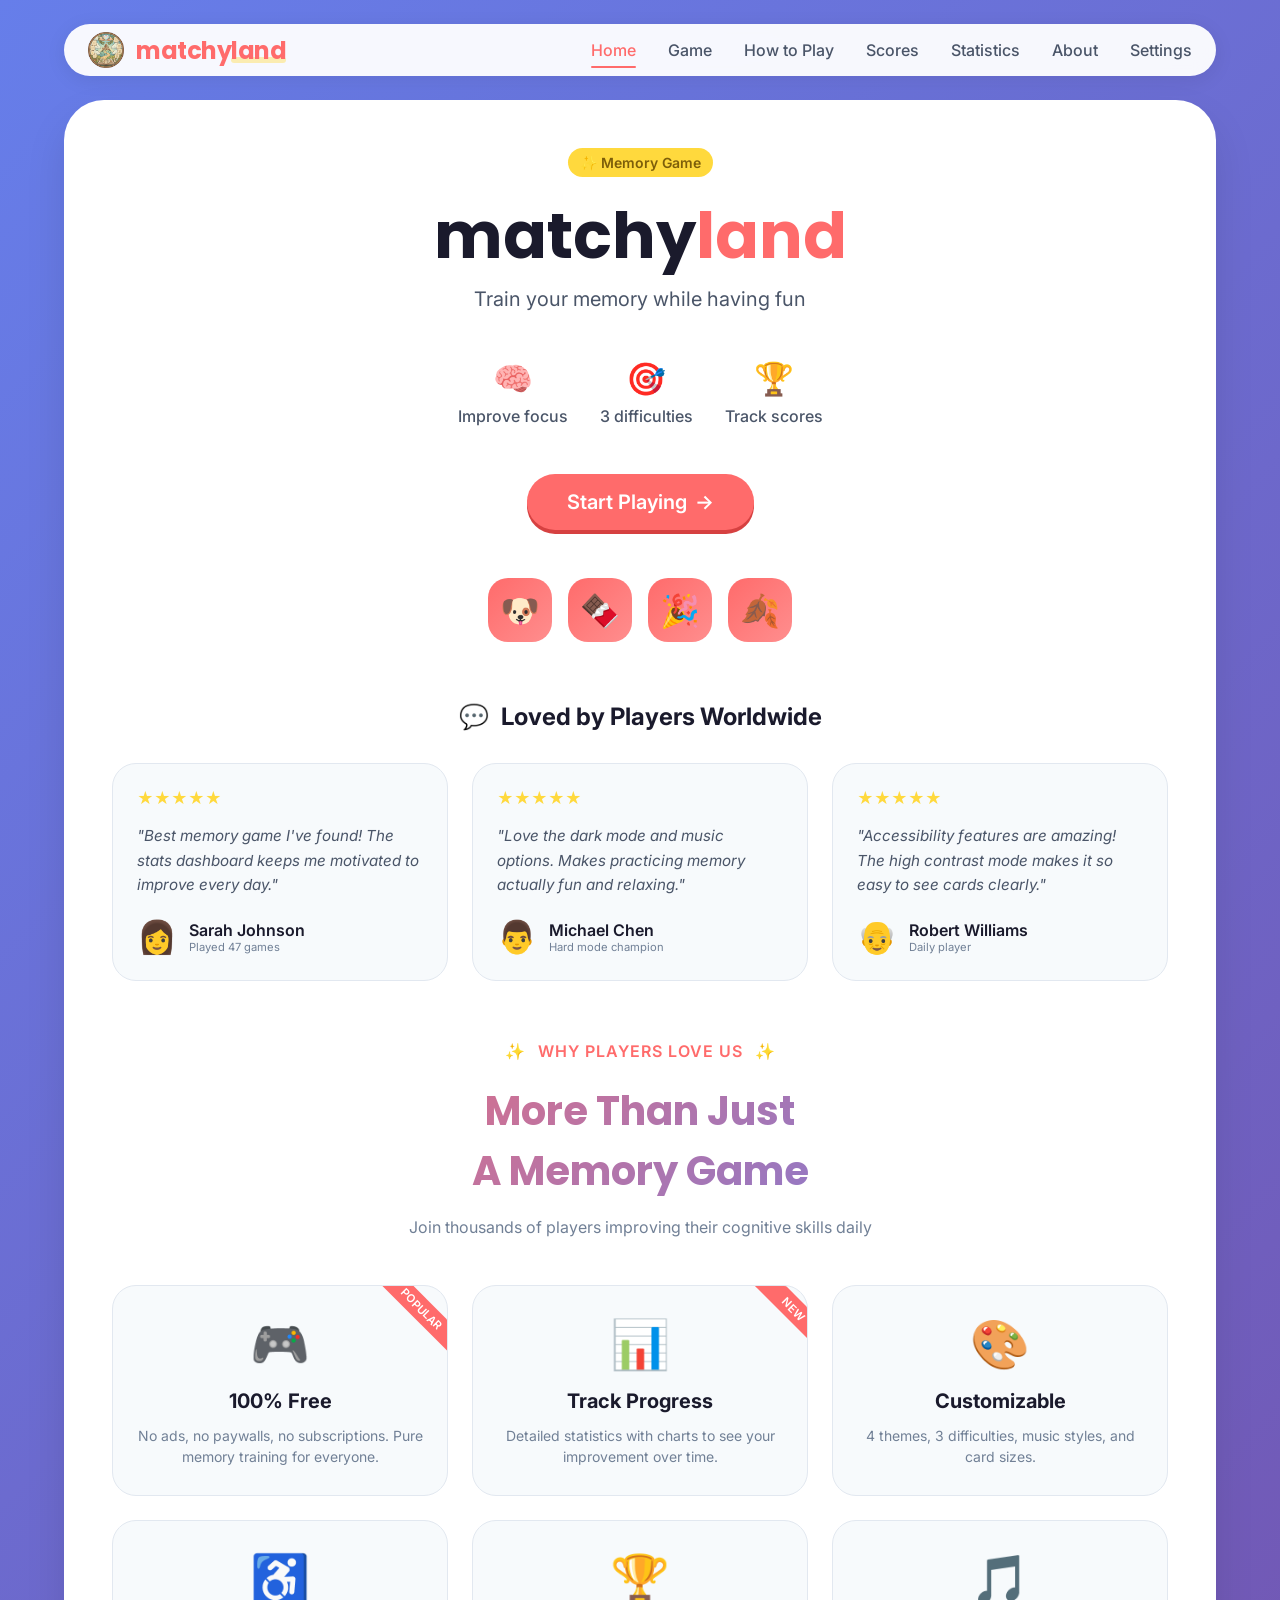
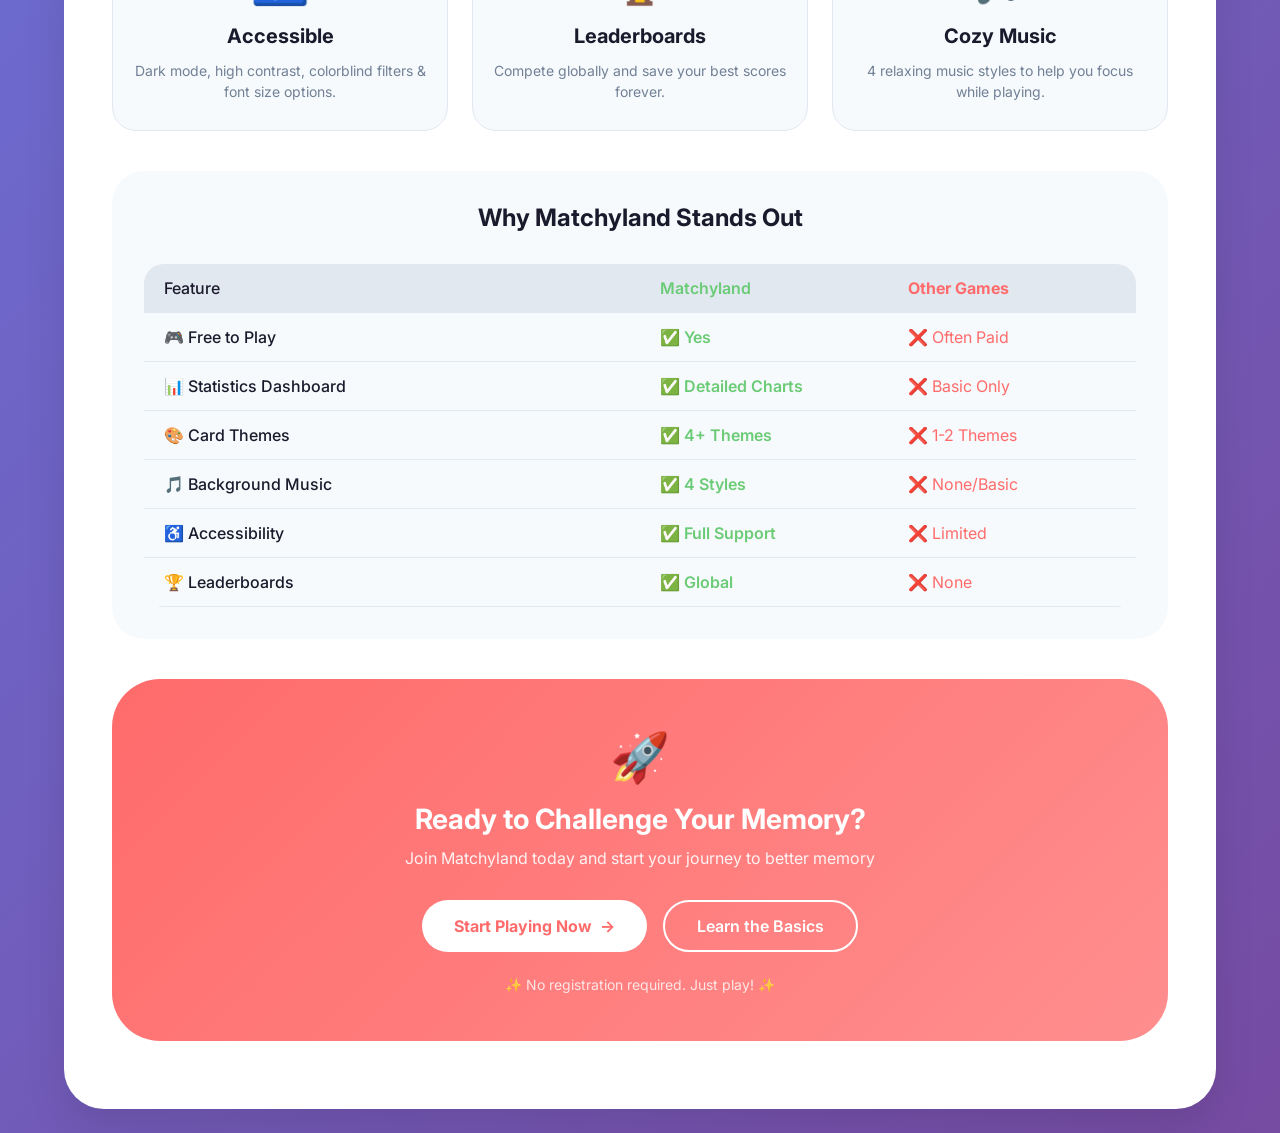
==== index.html @ cbb8f332 "Add files via upload" ====
<!DOCTYPE html>
<html lang="en">
<head>
    <meta charset="UTF-8">
    <meta name="viewport" content="width=device-width, initial-scale=1.0, user-scalable=yes">
    <title>Matchyland · Memory Card Game</title>
    <link rel="icon" href="Matchyland_Logo.png">
    <link rel="stylesheet" href="style.css">
</head>
<body>
    <div class="app">
        <!-- Navigation -->
        <nav class="nav">
            <div class="nav-container">
                <a href="index.html" class="logo">
                    <img src="Matchyland_Logo.png" alt="Matchyland Logo" class="logo-img">
                    <span class="logo-text">matchy<span class="highlight">land</span></span>
                </a>
                <button class="mobile-menu-btn" id="mobileMenuBtn" aria-label="Menu">☰</button>
                <div class="nav-links" id="navLinks">
                    <a href="index.html" class="nav-link active">Home</a>
                    <a href="game.html" class="nav-link">Game</a>
                    <a href="howto.html" class="nav-link">How to Play</a>
                    <a href="scores.html" class="nav-link">Scores</a>
                    <a href="stats.html" class="nav-link">Statistics</a>
                    <a href="about.html" class="nav-link">About</a>
                    <a href="settings.html" class="nav-link">Settings</a>
                </div>
            </div>
        </nav>

        <!-- Home Content -->
        <main class="main">
            <div class="home">
                <div class="home-content">
                    <span class="badge">✨ Memory Game</span>
                    <h1 class="home-title">
                        matchy<span class="highlight">land</span>
                    </h1>
                    <p class="home-subtitle">
                        Train your memory while having fun
                    </p>
                    
                    <div class="feature-grid">
                        <div class="feature-item">
                            <span class="feature-emoji">🧠</span>
                            <span class="feature-text">Improve focus</span>
                        </div>
                        <div class="feature-item">
                            <span class="feature-emoji">🎯</span>
                            <span class="feature-text">3 difficulties</span>
                        </div>
                        <div class="feature-item">
                            <span class="feature-emoji">🏆</span>
                            <span class="feature-text">Track scores</span>
                        </div>
                    </div>

                    <a href="game.html" class="btn btn-primary btn-large">
                        Start Playing
                        <span class="btn-arrow">→</span>
                    </a>

                    <div class="preview-cards">
                        <div class="preview-card">🐶</div>
                        <div class="preview-card">🍫</div>
                        <div class="preview-card">🎉</div>
                        <div class="preview-card">🍂</div>
                    </div>
                </div>
            </div>

            <div class="testimonials-section">
                <div class="testimonials-header">
                    <span class="testimonials-icon">💬</span>
                    <h3>Loved by Players Worldwide</h3>
                </div>
                <div class="testimonials-grid">
                    <div class="testimonial-card">
                        <div class="testimonial-stars">★★★★★</div>
                        <p class="testimonial-quote">"Best memory game I've found! The stats dashboard keeps me motivated to improve every day."</p>
                        <div class="testimonial-user">
                            <span class="user-avatar">👩</span>
                            <div>
                                <div class="user-name">Sarah Johnson</div>
                                <div class="user-title">Played 47 games</div>
                            </div>
                        </div>
                    </div>
                    <div class="testimonial-card">
                        <div class="testimonial-stars">★★★★★</div>
                        <p class="testimonial-quote">"Love the dark mode and music options. Makes practicing memory actually fun and relaxing."</p>
                        <div class="testimonial-user">
                            <span class="user-avatar">👨</span>
                            <div>
                                <div class="user-name">Michael Chen</div>
                                <div class="user-title">Hard mode champion</div>
                            </div>
                        </div>
                    </div>
                    <div class="testimonial-card">
                        <div class="testimonial-stars">★★★★★</div>
                        <p class="testimonial-quote">"Accessibility features are amazing! The high contrast mode makes it so easy to see cards clearly."</p>
                        <div class="testimonial-user">
                            <span class="user-avatar">👴</span>
                            <div>
                                <div class="user-name">Robert Williams</div>
                                <div class="user-title">Daily player</div>
                            </div>
                        </div>
                    </div>
                </div>
            </div>

            <div class="why-choose-us">
                <div class="section-badge">
                    <span class="badge-sparkle">✨</span>
                    WHY PLAYERS LOVE US
                    <span class="badge-sparkle">✨</span>
                </div>
                <h2 class="section-main-title">More Than Just<br>A Memory Game</h2>
                <p class="section-subtitle">Join thousands of players improving their cognitive skills daily</p>
                
                <div class="choose-grid">
                    <div class="choose-card">
                        <div class="choose-icon">🎮</div>
                        <h3>100% Free</h3>
                        <p>No ads, no paywalls, no subscriptions. Pure memory training for everyone.</p>
                        <div class="card-badge">POPULAR</div>
                    </div>
                    <div class="choose-card">
                        <div class="choose-icon">📊</div>
                        <h3>Track Progress</h3>
                        <p>Detailed statistics with charts to see your improvement over time.</p>
                        <div class="card-badge">NEW</div>
                    </div>
                    <div class="choose-card">
                        <div class="choose-icon">🎨</div>
                        <h3>Customizable</h3>
                        <p>4 themes, 3 difficulties, music styles, and card sizes.</p>
                    </div>
                    <div class="choose-card">
                        <div class="choose-icon">♿</div>
                        <h3>Accessible</h3>
                        <p>Dark mode, high contrast, colorblind filters & font size options.</p>
                    </div>
                    <div class="choose-card">
                        <div class="choose-icon">🏆</div>
                        <h3>Leaderboards</h3>
                        <p>Compete globally and save your best scores forever.</p>
                    </div>
                    <div class="choose-card">
                        <div class="choose-icon">🎵</div>
                        <h3>Cozy Music</h3>
                        <p>4 relaxing music styles to help you focus while playing.</p>
                    </div>
                </div>
            </div>

            <div class="comparison-section">
                <h3 class="comparison-title">Why Matchyland Stands Out</h3>
                <div class="comparison-table">
                    <div class="comparison-row header">
                        <div class="comparison-feature">Feature</div>
                        <div class="comparison-us">Matchyland</div>
                        <div class="comparison-other">Other Games</div>
                    </div>
                    <div class="comparison-row">
                        <div class="comparison-feature">🎮 Free to Play</div>
                        <div class="comparison-us">✅ Yes</div>
                        <div class="comparison-other">❌ Often Paid</div>
                    </div>
                    <div class="comparison-row">
                        <div class="comparison-feature">📊 Statistics Dashboard</div>
                        <div class="comparison-us">✅ Detailed Charts</div>
                        <div class="comparison-other">❌ Basic Only</div>
                    </div>
                    <div class="comparison-row">
                        <div class="comparison-feature">🎨 Card Themes</div>
                        <div class="comparison-us">✅ 4+ Themes</div>
                        <div class="comparison-other">❌ 1-2 Themes</div>
                    </div>
                    <div class="comparison-row">
                        <div class="comparison-feature">🎵 Background Music</div>
                        <div class="comparison-us">✅ 4 Styles</div>
                        <div class="comparison-other">❌ None/Basic</div>
                    </div>
                    <div class="comparison-row">
                        <div class="comparison-feature">♿ Accessibility</div>
                        <div class="comparison-us">✅ Full Support</div>
                        <div class="comparison-other">❌ Limited</div>
                    </div>
                    <div class="comparison-row">
                        <div class="comparison-feature">🏆 Leaderboards</div>
                        <div class="comparison-us">✅ Global</div>
                        <div class="comparison-other">❌ None</div>
                    </div>
                </div>
            </div>

            <!-- ===== SECTION 5: Call to Action Banner ===== -->
            <div class="final-cta">
                <div class="final-cta-content">
                    <div class="final-cta-icon">🚀</div>
                    <h3 class="final-cta-title">Ready to Challenge Your Memory?</h3>
                    <p class="final-cta-text">Join Matchyland today and start your journey to better memory</p>
                    <div class="final-cta-buttons">
                        <a href="game.html" class="final-cta-primary">
                            Start Playing Now
                            <span class="arrow">→</span>
                        </a>
                        <a href="howto.html" class="final-cta-secondary">
                            Learn the Basics
                        </a>
                    </div>
                    <p class="final-cta-note">✨ No registration required. Just play! ✨</p>
                </div>
            </div>

        </main>
    </div>

    <script src="shared.js"></script>
</body>
</html>
---- style.css ----
/* ===== PROFESSIONAL PLAYFUL THEME ===== */
/* Colors: Coral (#FF6B6B), Sunshine (#FFD93D), Mint (#6BCB77) */

@import url('https://fonts.googleapis.com/css2?family=Inter:wght@400;500;600;700&family=Poppins:wght@500;600;700&display=swap');

/* ===== RESET ===== */
* {
    margin: 0;
    padding: 0;
    box-sizing: border-box;
}

body {
    font-family: 'Inter', sans-serif;
    background: linear-gradient(135deg, #667eea 0%, #764ba2 100%);
    min-height: 100vh;
    color: #1a1a2c;
    transition: background 0.3s ease, color 0.3s ease;
}

.app {
    max-width: 1200px;
    margin: 0 auto;
    padding: 0 24px;
}

/* ===== NAVIGATION ===== */
.nav {
    background: rgba(255, 255, 255, 0.95);
    backdrop-filter: blur(10px);
    border-radius: 100px;
    margin: 24px 0;
    padding: 8px 24px;
    box-shadow: 0 4px 20px rgba(0, 0, 0, 0.08);
    transition: background 0.3s ease;
    position: relative;
    z-index: 100;
}

.nav-container {
    display: flex;
    justify-content: space-between;
    align-items: center;
    position: relative;
}

.logo {
    display: flex;
    align-items: center;
    gap: 12px;
    text-decoration: none;
    font-family: 'Poppins', sans-serif;
    font-weight: 700;
    font-size: 1.5rem;
    letter-spacing: -0.5px;
    transition: transform 0.2s ease;
}

.logo:hover {
    transform: scale(1.02);
}

.logo-img {
    width: 36px;
    height: 36px;
    object-fit: contain;
    border-radius: 10px;
    transition: all 0.2s ease;
}

.logo:hover .logo-img {
    transform: rotate(5deg);
}

.logo-text {
    color: #FF6B6B;
}

.logo-text .highlight {
    color: #FF6B6B;
    position: relative;
}

.logo-text .highlight::after {
    content: '';
    position: absolute;
    bottom: 4px;
    left: 0;
    width: 100%;
    height: 6px;
    background: #FFD93D;
    opacity: 0.4;
    z-index: -1;
    border-radius: 6px;
}

/* Mobile responsive logo */
@media (max-width: 768px) {
    .logo-img {
        width: 30px;
        height: 30px;
    }
    
    .logo-text {
        font-size: 1.25rem;
    }
}

/* Dark mode logo adjustments */
body.dark-mode .logo-text {
    color: #FF8E8E;
}

/* High contrast mode */
body.high-contrast .logo-img {
    border: 2px solid black;
}

/* ===== HAMBURGER MENU BUTTON STYLES ===== */
.mobile-menu-btn {
    display: none;
    background: none;
    border: none;
    font-size: 1.75rem;
    cursor: pointer;
    color: #4a5568;
    padding: 8px;
    border-radius: 12px;
    transition: all 0.3s ease;
    position: relative;
    width: 48px;
    height: 48px;
    z-index: 1001;
    font-weight: 600;
}

.mobile-menu-btn:hover {
    background: #f7fafc;
    transform: scale(1.05);
}

.mobile-menu-btn.active {
    transform: rotate(90deg);
    color: #FF6B6B;
}

/* Navigation Links - Desktop */
.nav-links {
    display: flex;
    gap: 32px;
    transition: all 0.3s ease;
}

.nav-link {
    color: #4a5568;
    text-decoration: none;
    font-weight: 500;
    padding: 8px 0;
    position: relative;
    transition: color 0.2s;
}

.nav-link:hover {
    color: #FF6B6B;
}

.nav-link.active {
    color: #FF6B6B;
}

.nav-link.active::after {
    content: '';
    position: absolute;
    bottom: 0;
    left: 0;
    width: 100%;
    height: 2px;
    background: #FF6B6B;
    border-radius: 2px;
}

/* ===== MAIN CONTENT ===== */
.main {
    background: white;
    border-radius: 40px;
    padding: 48px;
    margin: 24px 0;
    box-shadow: 0 20px 40px rgba(0, 0, 0, 0.1);
    min-height: 600px;
    transition: background 0.3s ease, color 0.3s ease;
}

/* ===== BUTTONS ===== */
.btn {
    display: inline-flex;
    align-items: center;
    gap: 8px;
    padding: 12px 24px;
    border-radius: 60px;
    font-weight: 600;
    text-decoration: none;
    transition: all 0.2s;
    border: none;
    cursor: pointer;
    font-size: 1rem;
}

.btn-primary {
    background: #FF6B6B;
    color: white;
    box-shadow: 0 4px 0 #D64141;
}

.btn-primary:hover {
    transform: translateY(-2px);
    box-shadow: 0 6px 0 #D64141;
}

.btn-primary:active {
    transform: translateY(4px);
    box-shadow: 0 2px 0 #D64141;
}

.btn-secondary {
    background: white;
    color: #4a5568;
    border: 2px solid #e2e8f0;
    box-shadow: 0 4px 0 #cbd5e0;
}

.btn-secondary:hover {
    transform: translateY(-2px);
    box-shadow: 0 6px 0 #cbd5e0;
}

.btn-secondary:active {
    transform: translateY(4px);
    box-shadow: 0 2px 0 #cbd5e0;
}

.btn-large {
    font-size: 1.25rem;
    padding: 16px 40px;
}

.btn-small {
    padding: 8px 16px;
    font-size: 0.875rem;
}

/* ===== HOME PAGE ===== */
.home-content {
    max-width: 600px;
    margin: 0 auto;
    text-align: center;
}

.badge {
    display: inline-block;
    background: #FFD93D;
    color: #7d5e0a;
    padding: 6px 12px;
    border-radius: 40px;
    font-weight: 600;
    font-size: 0.875rem;
    margin-bottom: 24px;
}

.home-title {
    font-family: 'Poppins', sans-serif;
    font-size: 4rem;
    color: #1a1a2c;
    margin-bottom: 16px;
    line-height: 1.1;
}

.highlight {
    color: #FF6B6B;
    position: relative;
}

.highlight::after {
    content: '';
    position: absolute;
    bottom: 8px;
    left: 0;
    width: 100%;
    height: 12px;
    background: #FFD93D;
    opacity: 0.3;
    z-index: -1;
    border-radius: 12px;
}

.home-subtitle {
    font-size: 1.25rem;
    color: #4a5568;
    margin-bottom: 48px;
}

.feature-grid {
    display: flex;
    justify-content: center;
    gap: 32px;
    margin-bottom: 48px;
    flex-wrap: wrap;
}

.feature-item {
    display: flex;
    flex-direction: column;
    align-items: center;
    gap: 8px;
}

.feature-emoji {
    font-size: 2rem;
}

.feature-text {
    font-weight: 500;
    color: #4a5568;
}

.preview-cards {
    display: flex;
    justify-content: center;
    gap: 16px;
    margin-top: 48px;
    flex-wrap: wrap;
}

.preview-card {
    width: 64px;
    height: 64px;
    background: linear-gradient(135deg, #FF6B6B, #FF8E8E);
    border-radius: 20px;
    display: flex;
    align-items: center;
    justify-content: center;
    font-size: 2rem;
    color: white;
    animation: float 3s ease-in-out infinite;
}

.preview-card:nth-child(2) { animation-delay: 0.2s; }
.preview-card:nth-child(3) { animation-delay: 0.4s; }
.preview-card:nth-child(4) { animation-delay: 0.6s; }

@keyframes float {
    0%, 100% { transform: translateY(0); }
    50% { transform: translateY(-10px); }
}

/* ===== GAME PAGE ===== */
.game-header {
    display: flex;
    justify-content: space-between;
    align-items: center;
    margin-bottom: 32px;
    flex-wrap: wrap;
    gap: 16px;
}

.difficulty-selector {
    display: flex;
    gap: 12px;
    background: #f7fafc;
    padding: 6px;
    border-radius: 60px;
    flex-wrap: wrap;
    justify-content: center;
}

.difficulty-btn {
    padding: 10px 24px;
    border: none;
    border-radius: 40px;
    font-weight: 600;
    cursor: pointer;
    background: transparent;
    color: #4a5568;
    transition: all 0.2s;
}

.difficulty-btn.active {
    background: white;
    color: #FF6B6B;
    box-shadow: 0 2px 8px rgba(0,0,0,0.05);
}

.icon-btn {
    width: 48px;
    height: 48px;
    border-radius: 50%;
    border: none;
    background: #f7fafc;
    cursor: pointer;
    font-size: 1.25rem;
    transition: all 0.2s;
}

.icon-btn:hover {
    background: #edf2f7;
    transform: scale(1.05);
}

.stats-bar {
    display: flex;
    align-items: center;
    gap: 48px;
    background: #f7fafc;
    padding: 16px 32px;
    border-radius: 60px;
    margin-bottom: 40px;
    flex-wrap: wrap;
    justify-content: center;
}

.stat {
    display: flex;
    align-items: baseline;
    gap: 8px;
}

.stat-label {
    color: #718096;
    font-weight: 500;
}

.stat-value {
    font-weight: 700;
    font-size: 1.5rem;
    color: #1a1a2c;
}

/* Game Board Container */
.board {
    display: grid;
    gap: 12px;
    margin: 40px auto;
    width: fit-content;
    max-width: 100%;
}

/* Difficulty grid layouts */
.board.easy {
    grid-template-columns: repeat(4, 1fr);
}

.board.medium {
    grid-template-columns: repeat(4, 1fr);
}

.board.hard {
    grid-template-columns: repeat(6, 1fr);
}

/* Card Size Variations - Desktop */
.board[data-card-size="small"] .card {
    width: 80px;
    height: 96px;
}

.board[data-card-size="medium"] .card,
.board:not([data-card-size]) .card {
    width: 100px;
    height: 120px;
}

.board[data-card-size="large"] .card {
    width: 120px;
    height: 144px;
}

/* Card styles */
.card {
    background: linear-gradient(135deg, #f7fafc, #edf2f7);
    border-radius: 16px;
    border: 2px solid #e2e8f0;
    display: flex;
    align-items: center;
    justify-content: center;
    font-size: 2rem;
    cursor: pointer;
    transition: all 0.3s;
    position: relative;
    box-shadow: 0 4px 0 #cbd5e0;
    transform-style: preserve-3d;
    aspect-ratio: 5 / 6;
}

.card:hover {
    transform: translateY(-2px);
    box-shadow: 0 6px 0 #cbd5e0;
}

.card.flipped {
    transform: rotateY(180deg);
    background: white;
    border-color: #FF6B6B;
}

.card.matched {
    background: #6BCB77;
    border-color: #449d4f;
    cursor: default;
    animation: pulse 0.5s;
    transform: scale(0.98);
}

.card.matched::after {
    content: attr(data-icon);
    font-size: 2rem;
}

.card::after {
    content: "?";
    font-size: 2rem;
    color: #cbd5e0;
    font-weight: 700;
    transition: all 0.3s;
}

.card.flipped::after {
    content: attr(data-icon);
    color: #FF6B6B;
}

/* ===== MOBILE RESPONSIVE ===== */
@media (max-width: 768px) {
    .board {
        gap: 10px;
        margin: 30px auto;
    }
    
    /* Card sizes for mobile */
    .board[data-card-size="small"] .card {
        width: 65px;
        height: 78px;
        font-size: 1.5rem;
    }
    
    .board[data-card-size="medium"] .card,
    .board:not([data-card-size]) .card {
        width: 75px;
        height: 90px;
        font-size: 1.5rem;
    }
    
    .board[data-card-size="large"] .card {
        width: 85px;
        height: 102px;
        font-size: 1.75rem;
    }
    
    /* For Hard mode - enable horizontal scroll if needed */
    .board.hard {
        overflow-x: auto;
        justify-content: flex-start;
        width: 100%;
    }
    
    /* For Easy and Medium - keep centered */
    .board.easy, .board.medium {
        overflow-x: visible;
        justify-content: center;
    }
    
    .card {
        border-radius: 12px;
    }
    
    .card::after,
    .card.flipped::after {
        font-size: 1.25rem;
    }
    
    .card.matched::after {
        font-size: 1.25rem;
    }
}

@media (max-width: 640px) {
    .board {
        gap: 8px;
    }
    
    .board[data-card-size="small"] .card {
        width: 58px;
        height: 70px;
    }
    
    .board[data-card-size="medium"] .card,
    .board:not([data-card-size]) .card {
        width: 65px;
        height: 78px;
    }
    
    .board[data-card-size="large"] .card {
        width: 75px;
        height: 90px;
    }
}

@media (max-width: 550px) {
    .board[data-card-size="small"] .card {
        width: 52px;
        height: 62px;
    }
    
    .board[data-card-size="medium"] .card,
    .board:not([data-card-size]) .card {
        width: 58px;
        height: 70px;
    }
    
    .board[data-card-size="large"] .card {
        width: 65px;
        height: 78px;
    }
}

@media (max-width: 480px) {
    .board {
        gap: 6px;
    }
    
    .board[data-card-size="small"] .card {
        width: 48px;
        height: 58px;
    }
    
    .board[data-card-size="medium"] .card,
    .board:not([data-card-size]) .card {
        width: 52px;
        height: 62px;
        font-size: 1.25rem;
    }
    
    .board[data-card-size="large"] .card {
        width: 58px;
        height: 70px;
    }
    
    .card {
        border-radius: 10px;
    }
    
    .card::after,
    .card.flipped::after,
    .card.matched::after {
        font-size: 1rem;
    }
}

@media (max-width: 420px) {
    .board[data-card-size="medium"] .card,
    .board:not([data-card-size]) .card {
        width: 48px;
        height: 58px;
    }
    
    .board[data-card-size="large"] .card {
        width: 52px;
        height: 62px;
    }
}

/* Tablet Styles */
@media (min-width: 769px) and (max-width: 1024px) {
    .board[data-card-size="small"] .card {
        width: 70px;
        height: 84px;
    }
    
    .board[data-card-size="medium"] .card,
    .board:not([data-card-size]) .card {
        width: 85px;
        height: 102px;
    }
    
    .board[data-card-size="large"] .card {
        width: 100px;
        height: 120px;
    }
    
    /* Only Hard mode might need scroll on tablet */
    .board.hard {
        overflow-x: auto;
        width: 100%;
    }
    
    .board.easy, .board.medium {
        width: fit-content;
        margin: 0 auto;
    }
}


.card:hover {
    transform: translateY(-2px);
    box-shadow: 0 6px 0 #cbd5e0;
}

.card.flipped {
    transform: rotateY(180deg);
    background: white;
    border-color: #FF6B6B;
}

.card.matched {
    background: #6BCB77;
    border-color: #449d4f;
    cursor: default;
    animation: pulse 0.5s;
    transform: scale(0.98);
}

.card.matched::after {
    content: attr(data-icon);
    font-size: 2.5rem;
}

.card::after {
    content: "?";
    font-size: 2.5rem;
    color: #cbd5e0;
    font-weight: 700;
    transition: all 0.3s;
}

.card.flipped::after {
    content: attr(data-icon);
    color: #FF6B6B;
}

@keyframes pulse {
    0%, 100% { transform: scale(1); }
    50% { transform: scale(1.05); }
}

.personal-best-card {
    display: flex;
    justify-content: space-between;
    align-items: center;
    background: #fef5e7;
    border-radius: 60px;
    padding: 16px 24px;
    margin-top: 32px;
    flex-wrap: wrap;
    gap: 12px;
}

.pb-label {
    font-weight: 600;
    color: #975a16;
}

.pb-value {
    font-weight: 700;
    color: #c05621;
}

/* ===== HOW TO PAGE ===== */
.page-header {
    text-align: center;
    margin-bottom: 48px;
}

.page-title {
    font-family: 'Poppins', sans-serif;
    font-size: 2.5rem;
    color: #1a1a2c;
    margin-bottom: 8px;
}

.page-subtitle {
    color: #718096;
    font-size: 1.125rem;
}

.steps-grid {
    display: grid;
    grid-template-columns: repeat(3, 1fr);
    gap: 24px;
    margin-bottom: 48px;
}

.step-card {
    background: #f7fafc;
    border-radius: 32px;
    padding: 32px;
    position: relative;
    border: 2px solid #e2e8f0;
    transition: transform 0.2s;
}

.step-card:hover {
    transform: translateY(-4px);
}

.step-number {
    position: absolute;
    top: -16px;
    left: 32px;
    width: 40px;
    height: 40px;
    background: #FF6B6B;
    color: white;
    border-radius: 50%;
    display: flex;
    align-items: center;
    justify-content: center;
    font-weight: 700;
    font-size: 1.25rem;
    border: 3px solid white;
}

.step-title {
    font-size: 1.5rem;
    margin: 16px 0 12px;
    color: #1a1a2c;
}

.step-description {
    color: #4a5568;
    line-height: 1.6;
    margin-bottom: 20px;
}

.step-example {
    display: flex;
    gap: 8px;
    flex-wrap: wrap;
}

.badge-easy {
    background: #6BCB77;
    color: #1e4a2a;
    padding: 4px 12px;
    border-radius: 40px;
    font-size: 0.875rem;
    font-weight: 600;
}

.badge-medium {
    background: #FFD93D;
    color: #7d5e0a;
    padding: 4px 12px;
    border-radius: 40px;
    font-size: 0.875rem;
    font-weight: 600;
}

.badge-hard {
    background: #FF6B6B;
    color: white;
    padding: 4px 12px;
    border-radius: 40px;
    font-size: 0.875rem;
    font-weight: 600;
}

.step-preview {
    display: flex;
    gap: 12px;
    justify-content: center;
}

.preview-icon {
    font-size: 2rem;
    background: white;
    padding: 8px;
    border-radius: 16px;
    box-shadow: 0 2px 8px rgba(0,0,0,0.05);
}

.stats-mini {
    background: white;
    padding: 16px;
    border-radius: 20px;
    display: grid;
    gap: 8px;
    font-size: 0.875rem;
    color: #4a5568;
}

.tip-container {
    background: #6BCB77;
    border-radius: 40px;
    padding: 32px;
    color: white;
    margin-bottom: 40px;
}

.tip-title {
    font-size: 1.5rem;
    margin-bottom: 8px;
}

.tip-text {
    opacity: 0.9;
    line-height: 1.6;
}

.cta-container {
    text-align: center;
}

/* ===== SCORES PAGE ===== */
.scores-tabs {
    display: flex;
    justify-content: center;
    gap: 16px;
    margin-bottom: 32px;
    flex-wrap: wrap;
}

.tab-btn {
    padding: 12px 32px;
    border: none;
    background: #f7fafc;
    border-radius: 60px;
    font-weight: 600;
    color: #4a5568;
    cursor: pointer;
    transition: all 0.2s;
}

.tab-btn.active {
    background: #FF6B6B;
    color: white;
}

.leaderboard {
    display: flex;
    flex-direction: column;
    gap: 12px;
    margin-bottom: 32px;
}

.score-card {
    display: flex;
    align-items: center;
    gap: 20px;
    background: #f7fafc;
    padding: 16px 24px;
    border-radius: 60px;
    border: 2px solid #e2e8f0;
    transition: all 0.2s;
}

.score-card:hover {
    transform: translateX(4px);
    border-color: #FF6B6B;
}

.score-card.gold {
    background: linear-gradient(135deg, #fbbf24, #f59e0b);
    color: white;
    border: none;
}

.score-card.silver {
    background: linear-gradient(135deg, #94a3b8, #64748b);
    color: white;
    border: none;
}

.score-card.bronze {
    background: linear-gradient(135deg, #b45309, #92400e);
    color: white;
    border: none;
}

.score-rank {
    font-weight: 700;
    font-size: 1.5rem;
    width: 50px;
    text-align: center;
}

.score-player {
    flex: 1;
    display: flex;
    align-items: center;
    gap: 12px;
    flex-wrap: wrap;
}

.player-name {
    font-weight: 600;
}

.player-date {
    font-size: 0.75rem;
    color: #718096;
}

.score-card.gold .player-date,
.score-card.silver .player-date,
.score-card.bronze .player-date {
    color: rgba(255,255,255,0.8);
}

.score-details {
    display: flex;
    gap: 24px;
}

.score-moves {
    font-weight: 700;
}

.score-time {
    opacity: 0.8;
}

.leaderboard-footer {
    text-align: center;
}

/* ===== ABOUT PAGE ===== */
.about-grid {
    display: grid;
    grid-template-columns: 1fr 1fr;
    gap: 48px;
    align-items: start;
}

.about-title {
    font-family: 'Poppins', sans-serif;
    font-size: 2.5rem;
    color: #1a1a2c;
    margin: 16px 0 24px;
    line-height: 1.2;
}

.about-text {
    color: #4a5568;
    line-height: 1.8;
    margin-bottom: 32px;
}

.stats-mini-grid {
    display: grid;
    grid-template-columns: repeat(3, 1fr);
    gap: 24px;
    margin-bottom: 40px;
}

.mini-stat {
    text-align: center;
}

.mini-stat-value {
    display: block;
    font-weight: 700;
    font-size: 2rem;
    color: #FF6B6B;
    margin-bottom: 4px;
}

.mini-stat-label {
    color: #718096;
    font-size: 0.875rem;
}

.about-subtitle {
    font-size: 1.5rem;
    margin-bottom: 16px;
    color: #1a1a2c;
}

.about-list {
    list-style: none;
}

.about-list-item {
    padding: 12px 0;
    color: #4a5568;
    border-bottom: 1px solid #e2e8f0;
}

.about-list-item:last-child {
    border-bottom: none;
}

.about-illustration {
    display: grid;
    gap: 24px;
}

.illustration-card {
    background: #f7fafc;
    border-radius: 32px;
    padding: 32px;
    text-align: center;
    border: 2px solid #e2e8f0;
    transition: transform 0.2s;
}

.illustration-card:hover {
    transform: translateY(-4px);
}

.illustration-icon {
    font-size: 3rem;
    margin-bottom: 16px;
}

.illustration-card h3 {
    font-size: 1.25rem;
    margin-bottom: 8px;
    color: #1a1a2c;
}

.illustration-card p {
    color: #718096;
}

/* ===== SETTINGS PAGE ===== */
.settings-container {
    max-width: 800px;
    margin: 0 auto;
}

.settings-section {
    background: #f7fafc;
    border-radius: 24px;
    padding: 24px;
    margin-bottom: 24px;
    transition: all 0.2s;
}

.settings-section-title {
    font-size: 1.25rem;
    margin-bottom: 20px;
    display: flex;
    align-items: center;
    gap: 8px;
    color: #1a1a2c;
}

.section-icon {
    font-size: 1.5rem;
}

.settings-group {
    display: flex;
    flex-direction: column;
    gap: 16px;
}

.setting-item {
    display: flex;
    justify-content: space-between;
    align-items: center;
    padding: 12px;
    background: white;
    border-radius: 16px;
    transition: all 0.2s;
    flex-wrap: wrap;
    gap: 12px;
}

.setting-item:hover {
    transform: translateX(4px);
    box-shadow: 0 2px 8px rgba(0,0,0,0.05);
}

.setting-info {
    flex: 1;
}

.setting-label {
    font-weight: 600;
    color: #1a1a2c;
    display: block;
    margin-bottom: 4px;
}

.setting-desc {
    font-size: 0.75rem;
    color: #718096;
    margin: 0;
}

.setting-desc.warning-text {
    color: #FF6B6B;
}

/* Toggle Switch */
.toggle-switch {
    position: relative;
    display: inline-block;
    width: 52px;
    height: 28px;
    flex-shrink: 0;
}

.toggle-switch input {
    opacity: 0;
    width: 0;
    height: 0;
}

.toggle-slider {
    position: absolute;
    cursor: pointer;
    top: 0;
    left: 0;
    right: 0;
    bottom: 0;
    background-color: #cbd5e0;
    transition: 0.3s;
    border-radius: 34px;
}

.toggle-slider:before {
    position: absolute;
    content: "";
    height: 22px;
    width: 22px;
    left: 3px;
    bottom: 3px;
    background-color: white;
    transition: 0.3s;
    border-radius: 50%;
}

input:checked + .toggle-slider {
    background-color: #FF6B6B;
}

input:checked + .toggle-slider:before {
    transform: translateX(24px);
}

input:disabled + .toggle-slider {
    opacity: 0.5;
    cursor: not-allowed;
}

/* Volume Slider */
.volume-slider {
    width: 150px;
    height: 6px;
    border-radius: 3px;
    background: #e2e8f0;
    outline: none;
    -webkit-appearance: none;
    flex-shrink: 0;
}

.volume-slider::-webkit-slider-thumb {
    -webkit-appearance: none;
    width: 18px;
    height: 18px;
    border-radius: 50%;
    background: #FF6B6B;
    cursor: pointer;
}

.volume-value {
    min-width: 45px;
    text-align: right;
    font-size: 0.875rem;
    color: #4a5568;
}

/* Select Dropdown */
.setting-select {
    padding: 10px 16px;
    border: 2px solid #e2e8f0;
    border-radius: 12px;
    background: white;
    font-size: 0.875rem;
    cursor: pointer;
    transition: all 0.2s;
}

.setting-select:focus {
    outline: none;
    border-color: #FF6B6B;
}

/* Theme Selector */
.theme-selector {
    display: flex;
    gap: 12px;
    flex-wrap: wrap;
}

.theme-btn {
    display: flex;
    flex-direction: column;
    align-items: center;
    gap: 6px;
    padding: 12px 20px;
    background: white;
    border: 2px solid #e2e8f0;
    border-radius: 16px;
    cursor: pointer;
    transition: all 0.2s;
    font-size: 0.875rem;
    font-weight: 500;
}

.theme-btn:hover {
    transform: translateY(-2px);
    border-color: #FF6B6B;
}

.theme-btn.active {
    background: #FF6B6B;
    border-color: #FF6B6B;
    color: white;
}

.theme-emoji {
    font-size: 1.5rem;
}

/* Size Buttons */
.size-buttons {
    display: flex;
    gap: 8px;
    flex-wrap: wrap;
}

.size-btn {
    padding: 8px 16px;
    background: white;
    border: 2px solid #e2e8f0;
    border-radius: 40px;
    cursor: pointer;
    font-size: 0.875rem;
    font-weight: 500;
    transition: all 0.2s;
}

.size-btn:hover {
    border-color: #FF6B6B;
}

.size-btn.active {
    background: #FF6B6B;
    border-color: #FF6B6B;
    color: white;
}

/* Data Buttons */
.btn-data, .btn-danger {
    padding: 10px 20px;
    border: none;
    border-radius: 40px;
    font-weight: 600;
    cursor: pointer;
    transition: all 0.2s;
    font-size: 0.875rem;
}

.btn-data {
    background: #e2e8f0;
    color: #4a5568;
}

.btn-data:hover {
    background: #cbd5e0;
    transform: translateY(-1px);
}

.btn-danger {
    background: #FF6B6B;
    color: white;
}

.btn-danger:hover {
    background: #ff5252;
    transform: translateY(-1px);
}

.warning-item {
    border-left: 4px solid #FF6B6B;
}

/* Info Item */
.info-item {
    padding: 12px;
    background: white;
    border-radius: 12px;
}

.info-item p {
    margin: 8px 0;
    color: #4a5568;
}

.info-item p:first-child {
    margin-top: 0;
}

.info-item p:last-child {
    margin-bottom: 0;
}

/* ===== MODAL ===== */
.modal {
    display: none;
    position: fixed;
    z-index: 1000;
    left: 0;
    top: 0;
    width: 100%;
    height: 100%;
    background-color: rgba(0, 0, 0, 0.5);
    backdrop-filter: blur(5px);
    align-items: center;
    justify-content: center;
}

.modal-content {
    background: white;
    margin: auto;
    padding: 40px;
    border-radius: 40px;
    max-width: 500px;
    width: 90%;
    position: relative;
    box-shadow: 0 25px 50px -12px rgba(0, 0, 0, 0.25);
    animation: modalSlideIn 0.3s ease;
}

@keyframes modalSlideIn {
    from {
        transform: translateY(-50px);
        opacity: 0;
    }
    to {
        transform: translateY(0);
        opacity: 1;
    }
}

.modal-title {
    font-family: 'Poppins', sans-serif;
    font-size: 2.5rem;
    color: #1a1a2c;
    margin-bottom: 24px;
    text-align: center;
}

.modal-stats {
    display: flex;
    justify-content: center;
    gap: 40px;
    margin-bottom: 24px;
    flex-wrap: wrap;
}

.modal-stat {
    text-align: center;
}

.modal-stat-label {
    display: block;
    color: #718096;
    font-size: 0.875rem;
    margin-bottom: 4px;
}

.modal-stat-value {
    display: block;
    font-weight: 700;
    font-size: 2rem;
    color: #FF6B6B;
}

.new-record-badge {
    background: #6BCB77;
    color: white;
    padding: 16px;
    border-radius: 60px;
    text-align: center;
    font-weight: 600;
    font-size: 1.125rem;
    margin-bottom: 32px;
}

.modal-actions {
    display: flex;
    gap: 16px;
    justify-content: center;
    flex-wrap: wrap;
}

.modal-close {
    position: absolute;
    top: 20px;
    right: 20px;
    background: none;
    border: none;
    font-size: 1.5rem;
    cursor: pointer;
    color: #a0aec0;
    width: 40px;
    height: 40px;
    border-radius: 50%;
    display: flex;
    align-items: center;
    justify-content: center;
    transition: all 0.2s;
}

.modal-close:hover {
    background: #f7fafc;
    color: #4a5568;
}

/* Name input modal styles */
#playerNameInput:focus {
    border-color: #FF6B6B;
    box-shadow: 0 0 0 3px rgba(255, 107, 107, 0.1);
}

/* ===== NOTIFICATION TOAST ===== */
.notification-toast {
    position: fixed;
    bottom: 30px;
    right: 30px;
    padding: 14px 24px;
    border-radius: 60px;
    background: #1a1a2c;
    color: white;
    font-weight: 500;
    z-index: 2000;
    transform: translateY(100px);
    opacity: 0;
    transition: all 0.3s ease;
    box-shadow: 0 4px 12px rgba(0, 0, 0, 0.15);
    font-family: 'Inter', sans-serif;
    pointer-events: none;
}

.notification-toast.show {
    transform: translateY(0);
    opacity: 1;
}

.notification-toast.success {
    background: #6BCB77;
}

.notification-toast.error {
    background: #FF6B6B;
}

.notification-toast.info {
    background: #FFD93D;
    color: #7d5e0a;
}

/* ===== DARK MODE ===== */
body.dark-mode {
    background: linear-gradient(135deg, #1a1a2c 0%, #16213e 100%);
}

body.dark-mode .main {
    background: #1e1e2e;
    color: #e2e8f0;
}

body.dark-mode .nav {
    background: rgba(30, 30, 46, 0.95);
}

body.dark-mode .logo,
body.dark-mode .home-title,
body.dark-mode .page-title,
body.dark-mode .about-title,
body.dark-mode .step-title,
body.dark-mode .settings-section-title,
body.dark-mode .modal-title {
    color: #f7fafc;
}

body.dark-mode .stat,
body.dark-mode .stats-bar,
body.dark-mode .personal-best-card,
body.dark-mode .step-card,
body.dark-mode .settings-section,
body.dark-mode .setting-item,
body.dark-mode .card,
body.dark-mode .score-card:not(.gold):not(.silver):not(.bronze) {
    background: #2d2d44;
    border-color: #3d3d5c;
}

body.dark-mode .stat-value,
body.dark-mode .pb-value,
body.dark-mode .setting-label,
body.dark-mode .player-name {
    color: #f7fafc;
}

body.dark-mode .stat-label,
body.dark-mode .home-subtitle,
body.dark-mode .page-subtitle,
body.dark-mode .step-description,
body.dark-mode .setting-desc,
body.dark-mode .about-text,
body.dark-mode .about-list-item {
    color: #a0aec0;
}

body.dark-mode .btn-secondary {
    background: #2d2d44;
    border-color: #3d3d5c;
    color: #e2e8f0;
}

body.dark-mode .modal-content {
    background: #1e1e2e;
}

body.dark-mode .modal-stat-label {
    color: #a0aec0;
}

body.dark-mode .modal-close:hover {
    background: #2d2d44;
}

/* ===== HIGH CONTRAST MODE ===== */
body.high-contrast {
    background: black;
}

body.high-contrast .main {
    background: black;
    border: 3px solid white;
}

body.high-contrast .card {
    background: white;
    border: 3px solid black;
}

body.high-contrast .card.flipped {
    background: yellow;
}

body.high-contrast .btn-primary {
    background: yellow;
    color: black;
    box-shadow: none;
}

body.high-contrast .nav {
    background: black;
    border: 2px solid white;
}

body.high-contrast .nav-link {
    color: white;
}

body.high-contrast .nav-link.active {
    color: yellow;
}

/* ===== REDUCE MOTION ===== */
body.reduce-motion *,
body.reduce-motion *::before,
body.reduce-motion *::after {
    animation-duration: 0.01ms !important;
    animation-iteration-count: 1 !important;
    transition-duration: 0.01ms !important;
}

/* ===== MOBILE RESPONSIVE STYLES WITH HAMBURGER MENU ===== */
@media (max-width: 768px) {
    .app {
        padding: 0 16px;
    }
    
    .nav {
        border-radius: 24px;
        margin: 16px 0;
        padding: 12px 20px;
    }
    
    /* Show hamburger button on mobile */
    .mobile-menu-btn {
        display: flex;
        align-items: center;
        justify-content: center;
    }
    
    /* Mobile Navigation Links - Slide from right */
    .nav-links {
        display: flex;
        position: fixed;
        top: 0;
        right: -100%;
        width: 280px;
        height: 100vh;
        background: white;
        flex-direction: column;
        gap: 0;
        padding: 80px 20px 20px;
        margin: 0;
        box-shadow: -5px 0 25px rgba(0, 0, 0, 0.1);
        transition: right 0.3s ease-out;
        z-index: 1000;
        overflow-y: auto;
    }
    
    /* Show menu when active */
    .nav-links.show {
        right: 0;
    }
    
    /* Style for mobile nav links */
    .nav-link {
        padding: 14px 20px;
        border-radius: 12px;
        text-align: left;
        width: 100%;
        font-size: 1.125rem;
        border-bottom: 1px solid #e2e8f0;
        transition: all 0.2s ease;
    }
    
    .nav-link:last-child {
        border-bottom: none;
    }
    
    .nav-link:hover {
        background: #f7fafc;
        padding-left: 24px;
    }
    
    .nav-link.active {
        background: #FF6B6B;
        color: white;
    }
    
    .nav-link.active::after {
        display: none;
    }
    
    /* Main content adjustments */
    .main {
        padding: 24px;
        border-radius: 24px;
    }
    
    /* Home page responsive */
    .home-title {
        font-size: 2.5rem;
    }
    
    .preview-card {
        width: 50px;
        height: 50px;
        font-size: 1.5rem;
    }
    
    /* Game board responsive */
    .board {
        gap: 12px;
    }
    
    .board[data-card-size="small"] .card {
        width: 60px;
        height: 72px;
        font-size: 1.5rem;
    }
    
    .board[data-card-size="medium"] .card,
    .board:not([data-card-size]) .card {
        width: 70px;
        height: 84px;
        font-size: 1.75rem;
    }
    
    .board[data-card-size="large"] .card {
        width: 80px;
        height: 96px;
        font-size: 2rem;
    }
    
    .card::after,
    .card.flipped::after {
        font-size: 1.75rem;
    }
    
    .stats-bar {
        gap: 20px;
        padding: 12px 20px;
    }
    
    .stat-value {
        font-size: 1.25rem;
    }
    
    .game-header {
        flex-direction: column;
    }
    
    .difficulty-selector {
        width: 100%;
        justify-content: center;
    }
    
    .difficulty-btn {
        padding: 8px 16px;
        font-size: 0.875rem;
    }
    
    /* Steps grid */
    .steps-grid {
        grid-template-columns: 1fr;
        gap: 32px;
    }
    
    /* About grid */
    .about-grid {
        grid-template-columns: 1fr;
        gap: 32px;
    }
    
    /* Settings page */
    .setting-item {
        flex-direction: column;
        align-items: flex-start;
    }
    
    .theme-selector {
        width: 100%;
        grid-template-columns: repeat(2, 1fr);
    }
    
    .size-buttons {
        width: 100%;
        justify-content: space-between;
    }
    
    .volume-slider {
        width: 100%;
    }
    
    /* Scores page */
    .score-card {
        flex-direction: column;
        text-align: center;
        gap: 12px;
        border-radius: 24px;
    }
    
    .score-rank {
        width: auto;
    }
    
    .score-player {
        flex-direction: column;
        gap: 4px;
    }
    
    .score-details {
        justify-content: center;
    }
    
    /* Modal */
    .modal-content {
        padding: 32px 24px;
        margin: 16px;
        width: calc(100% - 32px);
    }
    
    .modal-stats {
        gap: 20px;
    }
    
    .modal-stat-value {
        font-size: 1.5rem;
    }
    
    .modal-actions {
        flex-direction: column;
    }
    
    .modal-actions .btn {
        width: 100%;
        justify-content: center;
    }
    
    .stats-mini-grid {
        grid-template-columns: 1fr;
        gap: 16px;
    }
    
    .btn-large {
        font-size: 1rem;
        padding: 12px 24px;
    }
    
    /* Notification */
    .notification-toast {
        bottom: 20px;
        right: 20px;
        left: 20px;
        text-align: center;
        border-radius: 40px;
    }
    
    /* Dark mode mobile menu */
    body.dark-mode .nav-links {
        background: #1e1e2e;
    }
    
    body.dark-mode .nav-link {
        border-bottom-color: #3d3d5c;
        color: #e2e8f0;
    }
    
    body.dark-mode .nav-link:hover {
        background: #2d2d44;
    }
    
    body.dark-mode .nav-link.active {
        background: #FF6B6B;
        color: white;
    }
    
    body.dark-mode .mobile-menu-btn {
        color: #e2e8f0;
    }
    
    body.dark-mode .mobile-menu-btn:hover {
        background: #2d2d44;
    }
    
    body.dark-mode .mobile-menu-btn.active {
        color: #FF6B6B;
    }
}

/* Tablet Styles */
@media (min-width: 769px) and (max-width: 1024px) {
    .nav-links {
        gap: 20px;
    }
    
    .nav-link {
        font-size: 0.95rem;
    }
    
    .board[data-card-size="small"] .card {
        width: 70px;
        height: 84px;
    }
    
    .board[data-card-size="medium"] .card,
    .board:not([data-card-size]) .card {
        width: 85px;
        height: 102px;
    }
    
    .board[data-card-size="large"] .card {
        width: 100px;
        height: 120px;
    }
}

/* Small Mobile Devices */
@media (max-width: 480px) {
    .main {
        padding: 20px;
    }
    
    .board {
        gap: 8px;
    }
    
    .board[data-card-size="small"] .card {
        width: 50px;
        height: 60px;
    }
    
    .board[data-card-size="medium"] .card,
    .board:not([data-card-size]) .card {
        width: 60px;
        height: 72px;
    }
    
    .board[data-card-size="large"] .card {
        width: 70px;
        height: 84px;
    }
    
    .card::after,
    .card.flipped::after {
        font-size: 1.25rem;
    }
    
    .theme-btn {
        padding: 8px 12px;
        font-size: 0.75rem;
    }
    
    .theme-emoji {
        font-size: 1.25rem;
    }
}

/* ===== ANIMATION FOR MENU ITEMS ===== */
@keyframes slideInFromRight {
    from {
        transform: translateX(30px);
        opacity: 0;
    }
    to {
        transform: translateX(0);
        opacity: 1;
    }
}

.nav-links.show .nav-link {
    animation: slideInFromRight 0.3s ease forwards;
}

.nav-links.show .nav-link:nth-child(1) { animation-delay: 0.05s; }
.nav-links.show .nav-link:nth-child(2) { animation-delay: 0.1s; }
.nav-links.show .nav-link:nth-child(3) { animation-delay: 0.15s; }
.nav-links.show .nav-link:nth-child(4) { animation-delay: 0.2s; }
.nav-links.show .nav-link:nth-child(5) { animation-delay: 0.25s; }
.nav-links.show .nav-link:nth-child(6) { animation-delay: 0.3s; }

/* Pause Overlay */
.pause-overlay {
    position: fixed;
    top: 0;
    left: 0;
    width: 100%;
    height: 100%;
    background: rgba(0, 0, 0, 0.8);
    backdrop-filter: blur(8px);
    z-index: 2000;
    display: flex;
    align-items: center;
    justify-content: center;
    animation: fadeIn 0.3s ease;
}

.pause-content {
    text-align: center;
    background: white;
    padding: 48px;
    border-radius: 60px;
    animation: slideUp 0.3s ease;
}

body.dark-mode .pause-content {
    background: #1e1e2e;
    color: white;
}

.pause-content h2 {
    font-size: 2rem;
    margin-bottom: 16px;
    font-family: 'Poppins', sans-serif;
}

.pause-content p {
    color: #718096;
    margin-bottom: 24px;
}

/* Wrong Match Animation - Shake */
.card.wrong-match {
    animation: shake 0.5s ease-in-out;
    background: #ff6b6b;
    border-color: #ff5252;
}

@keyframes shake {
    0%, 100% { transform: translateX(0); }
    25% { transform: translateX(-8px); }
    75% { transform: translateX(8px); }
}

/* Hint Animation - Glow Pulse */
.card.hint-highlight {
    animation: hintPulse 0.8s ease-in-out 3;
    box-shadow: 0 0 20px rgba(255, 107, 107, 0.8);
    border-color: #FF6B6B;
}

@keyframes hintPulse {
    0%, 100% { 
        box-shadow: 0 0 0 0 rgba(255, 107, 107, 0.7);
        transform: scale(1);
    }
    50% { 
        box-shadow: 0 0 0 15px rgba(255, 107, 107, 0);
        transform: scale(1.05);
    }
}

/* Card Flip Enhanced Animation */
.card {
    transition: transform 0.4s cubic-bezier(0.4, 0.0, 0.2, 1), box-shadow 0.2s;
    transform-style: preserve-3d;
}

.card.flipped {
    transform: rotateY(180deg);
}

.card.matched {
    animation: matchCelebration 0.6s cubic-bezier(0.68, -0.55, 0.265, 1.55);
}

@keyframes matchCelebration {
    0% { transform: scale(1) rotateY(180deg); }
    50% { transform: scale(1.2) rotateY(180deg); }
    100% { transform: scale(1) rotateY(180deg); }
}

/* Card Hover Effect */
.card:hover:not(.matched):not(.flipped) {
    transform: translateY(-6px);
    box-shadow: 0 8px 20px rgba(0, 0, 0, 0.15);
}

/* Win Celebration Confetti Canvas */
.confetti-canvas {
    position: fixed;
    top: 0;
    left: 0;
    width: 100%;
    height: 100%;
    pointer-events: none;
    z-index: 3000;
}

/* Hint Button Indicator */
.icon-btn.has-hint {
    position: relative;
}

.icon-btn.has-hint::after {
    content: '3';
    position: absolute;
    top: -5px;
    right: -5px;
    background: #FF6B6B;
    color: white;
    font-size: 0.7rem;
    padding: 2px 6px;
    border-radius: 20px;
    font-weight: bold;
}

.icon-btn:disabled {
    opacity: 0.5;
    cursor: not-allowed;
}

/* Fade In Animation */
@keyframes fadeIn {
    from { opacity: 0; }
    to { opacity: 1; }
}

@keyframes slideUp {
    from {
        transform: translateY(50px);
        opacity: 0;
    }
    to {
        transform: translateY(0);
        opacity: 1;
    }
}

/* Mobile adjustments for new features */
@media (max-width: 768px) {
    .pause-content {
        padding: 32px 24px;
        margin: 20px;
    }
    
    .pause-content h2 {
        font-size: 1.5rem;
    }
    
    .stats-bar {
        gap: 15px;
    }
    
    .stat-value {
        font-size: 1rem;
    }
    
    .icon-btn {
        width: 40px;
        height: 40px;
        font-size: 1rem;
    }
}

/* Font Size Buttons - GREEN when active */
.font-size-btn {
    padding: 8px 16px;
    background: white;
    border: 2px solid #e2e8f0;
    border-radius: 40px;
    cursor: pointer;
    font-size: 0.875rem;
    font-weight: 500;
    transition: all 0.2s;
}

.font-size-btn:hover {
    border-color: #6BCB77;
    transform: translateY(-1px);
}

.font-size-btn.active {
    background: #6BCB77;
    border-color: #6BCB77;
    color: white;
}

/* Dark mode support */
body.dark-mode .size-btn,
body.dark-mode .font-size-btn {
    background: #2d2d44;
    border-color: #3d3d5c;
    color: #e2e8f0;
}

body.dark-mode .size-btn.active {
    background: #FF6B6B;
    border-color: #FF6B6B;
    color: white;
}

body.dark-mode .font-size-btn.active {
    background: #6BCB77;
    border-color: #6BCB77;
    color: white;
}

body.dark-mode .size-btn:hover,
body.dark-mode .font-size-btn:hover {
    border-color: #FF6B6B;
}

/* ===== STATISTICS DASHBOARD STYLES ===== */

.stats-summary-grid {
    display: grid;
    grid-template-columns: repeat(4, 1fr);
    gap: 20px;
    margin-bottom: 40px;
}

.summary-card {
    background: linear-gradient(135deg, #667eea 0%, #764ba2 100%);
    border-radius: 24px;
    padding: 24px;
    display: flex;
    align-items: center;
    gap: 16px;
    color: white;
    transition: transform 0.2s;
}

.summary-card:hover {
    transform: translateY(-4px);
}

.summary-icon {
    font-size: 2.5rem;
}

.summary-info {
    display: flex;
    flex-direction: column;
}

.summary-value {
    font-size: 2rem;
    font-weight: 700;
}

.summary-label {
    font-size: 0.875rem;
    opacity: 0.9;
}

.stats-tabs {
    display: flex;
    justify-content: center;
    gap: 12px;
    margin-bottom: 32px;
    flex-wrap: wrap;
}

.stats-tab-btn {
    padding: 10px 24px;
    border: none;
    background: #f7fafc;
    border-radius: 40px;
    font-weight: 600;
    cursor: pointer;
    transition: all 0.2s;
}

.stats-tab-btn.active {
    background: #FF6B6B;
    color: white;
}

.charts-container {
    display: grid;
    grid-template-columns: repeat(2, 1fr);
    gap: 24px;
    margin-bottom: 40px;
}

.chart-card {
    background: #f7fafc;
    border-radius: 24px;
    padding: 24px;
    border: 1px solid #e2e8f0;
}

.chart-title {
    font-size: 1.125rem;
    margin-bottom: 20px;
    color: #1a1a2c;
}

.chart-note {
    font-size: 0.75rem;
    color: #718096;
    text-align: center;
    margin-top: 12px;
}

/* Responsive Chart Wrapper */
.chart-wrapper {
    position: relative;
    width: 100%;
    min-height: 300px;
}

.chart-wrapper canvas {
    width: 100% !important;
    height: auto !important;
    max-height: 300px;
}

.detailed-stats, .recent-games {
    background: #f7fafc;
    border-radius: 24px;
    padding: 24px;
    margin-bottom: 24px;
    border: 1px solid #e2e8f0;
}

.detailed-title {
    font-size: 1.25rem;
    margin-bottom: 20px;
    color: #1a1a2c;
}

.stats-table-container {
    overflow-x: auto;
}

.stats-table {
    width: 100%;
    border-collapse: collapse;
}

.stats-table th,
.stats-table td {
    padding: 12px;
    text-align: center;
    border-bottom: 1px solid #e2e8f0;
}

.stats-table th {
    background: #edf2f7;
    font-weight: 600;
    color: #4a5568;
}

.stats-table td {
    color: #4a5568;
}

.best-value {
    font-weight: 700;
    color: #FF6B6B;
}

.recent-list {
    display: flex;
    flex-direction: column;
    gap: 12px;
}

.recent-item {
    display: flex;
    justify-content: space-between;
    align-items: center;
    padding: 16px;
    background: white;
    border-radius: 16px;
    flex-wrap: wrap;
    gap: 12px;
}

.difficulty-badge {
    padding: 4px 12px;
    border-radius: 20px;
    font-size: 0.875rem;
    font-weight: 600;
}

.difficulty-badge.easy {
    background: #6BCB77;
    color: white;
}

.difficulty-badge.medium {
    background: #FFD93D;
    color: #7d5e0a;
}

.difficulty-badge.hard {
    background: #FF6B6B;
    color: white;
}

.recent-stats {
    display: flex;
    gap: 16px;
}

.recent-moves, .recent-time {
    font-weight: 500;
    color: #4a5568;
}

.recent-date {
    color: #718096;
    font-size: 0.875rem;
}

.recent-empty {
    text-align: center;
    padding: 40px;
    color: #718096;
}

.stats-footer {
    text-align: center;
    margin-top: 24px;
}

/* Dark mode for statistics */
body.dark-mode .chart-card,
body.dark-mode .detailed-stats,
body.dark-mode .recent-games {
    background: #2d2d44;
    border-color: #3d3d5c;
}

body.dark-mode .chart-title,
body.dark-mode .detailed-title {
    color: #f7fafc;
}

body.dark-mode .stats-table th {
    background: #3d3d5c;
    color: #e2e8f0;
}

body.dark-mode .stats-table td {
    color: #a0aec0;
    border-color: #3d3d5c;
}

body.dark-mode .recent-item {
    background: #1e1e2e;
}

body.dark-mode .recent-moves,
body.dark-mode .recent-time {
    color: #e2e8f0;
}

body.dark-mode .stats-tab-btn {
    background: #2d2d44;
    color: #e2e8f0;
}

body.dark-mode .stats-tab-btn.active {
    background: #FF6B6B;
    color: white;
}

/* Responsive */
@media (max-width: 768px) {
    .stats-summary-grid {
        grid-template-columns: repeat(2, 1fr);
        gap: 12px;
    }
    
    .summary-card {
        padding: 16px;
    }
    
    .summary-value {
        font-size: 1.5rem;
    }
    
    .summary-icon {
        font-size: 1.75rem;
    }
    
    .charts-container {
        grid-template-columns: 1fr;
        gap: 32px;
    }
    
    .chart-wrapper {
        min-height: 250px;
    }
    
    .chart-wrapper canvas {
        min-height: 250px;
    }
    
    .recent-item {
        flex-direction: column;
        text-align: center;
    }
    
    .recent-stats {
        justify-content: center;
    }
}

@media (max-width: 480px) {
    .chart-wrapper {
        min-height: 200px;
    }
    
    .chart-wrapper canvas {
        min-height: 200px;
    }
}

/* ===== SERVICE ANNOUNCEMENT STYLES ===== */

/* Section 1: Why Choose Us */
.why-choose-us {
    margin: 60px 0 40px;
}

.section-badge {
    text-align: center;
    display: flex;
    align-items: center;
    justify-content: center;
    gap: 12px;
    color: #FF6B6B;
    font-weight: 600;
    margin-bottom: 20px;
    letter-spacing: 1px;
}

.badge-sparkle {
    animation: sparkle 1.5s ease-in-out infinite;
}

@keyframes sparkle {
    0%, 100% { opacity: 0.5; transform: scale(1); }
    50% { opacity: 1; transform: scale(1.2); }
}

.section-main-title {
    text-align: center;
    font-size: 2.5rem;
    font-family: 'Poppins', sans-serif;
    margin-bottom: 16px;
    background: linear-gradient(135deg, #FF6B6B, #667eea);
    -webkit-background-clip: text;
    background-clip: text;
    color: transparent;
}

.section-subtitle {
    text-align: center;
    color: #718096;
    margin-bottom: 48px;
}

.choose-grid {
    display: grid;
    grid-template-columns: repeat(3, 1fr);
    gap: 24px;
}

.choose-card {
    background: #f7fafc;
    padding: 28px 20px;
    border-radius: 24px;
    text-align: center;
    transition: all 0.3s ease;
    position: relative;
    overflow: hidden;
    border: 1px solid #e2e8f0;
}

.choose-card:hover {
    transform: translateY(-8px);
    box-shadow: 0 20px 40px rgba(0,0,0,0.1);
    border-color: #FF6B6B;
}

.choose-icon {
    font-size: 3rem;
    margin-bottom: 16px;
}

.choose-card h3 {
    font-size: 1.25rem;
    margin-bottom: 12px;
    color: #1a1a2c;
}

.choose-card p {
    font-size: 0.875rem;
    color: #718096;
    line-height: 1.5;
}

.card-badge {
    position: absolute;
    top: 12px;
    right: -30px;
    background: #FF6B6B;
    color: white;
    font-size: 0.7rem;
    padding: 4px 30px;
    transform: rotate(45deg);
    font-weight: 600;
}

/* Section 3: Testimonials */
.testimonials-section {
    margin: 60px 0;
}

.testimonials-header {
    display: flex;
    align-items: center;
    justify-content: center;
    gap: 12px;
    margin-bottom: 32px;
}

.testimonials-icon {
    font-size: 1.5rem;
}

.testimonials-header h3 {
    font-size: 1.5rem;
    color: #1a1a2c;
}

.testimonials-grid {
    display: grid;
    grid-template-columns: repeat(3, 1fr);
    gap: 24px;
}

.testimonial-card {
    background: #f7fafc;
    padding: 24px;
    border-radius: 24px;
    border: 1px solid #e2e8f0;
    transition: all 0.3s;
}

.testimonial-card:hover {
    transform: translateY(-4px);
    box-shadow: 0 10px 30px rgba(0,0,0,0.08);
}

.testimonial-stars {
    color: #FFD93D;
    margin-bottom: 16px;
    font-size: 1rem;
}

.testimonial-quote {
    font-size: 0.95rem;
    line-height: 1.6;
    color: #4a5568;
    margin-bottom: 20px;
    font-style: italic;
}

.testimonial-user {
    display: flex;
    align-items: center;
    gap: 12px;
}

.user-avatar {
    font-size: 2rem;
}

.user-name {
    font-weight: 600;
    color: #1a1a2c;
}

.user-title {
    font-size: 0.7rem;
    color: #718096;
}

/* Section 4: Comparison Table */
.comparison-section {
    background: #f7fafc;
    border-radius: 32px;
    padding: 32px;
    margin: 40px 0;
}

.comparison-title {
    text-align: center;
    font-size: 1.5rem;
    margin-bottom: 32px;
    color: #1a1a2c;
}

.comparison-table {
    border-radius: 20px;
    overflow: hidden;
}

.comparison-row {
    display: grid;
    grid-template-columns: 2fr 1fr 1fr;
    border-bottom: 1px solid #e2e8f0;
}

.comparison-row.header {
    background: #e2e8f0;
    font-weight: 700;
}

.comparison-feature,
.comparison-us,
.comparison-other {
    padding: 14px 20px;
}

.comparison-feature {
    font-weight: 500;
}

.comparison-us {
    color: #6BCB77;
    font-weight: 600;
}

.comparison-other {
    color: #FF6B6B;
}

/* Section 5: Final CTA */
.final-cta {
    background: linear-gradient(135deg, #FF6B6B 0%, #FF8E8E 100%);
    border-radius: 48px;
    padding: 48px;
    margin: 40px 0 20px;
    text-align: center;
}

.final-cta-icon {
    font-size: 3rem;
    margin-bottom: 16px;
    animation: bounce 2s ease-in-out infinite;
}

@keyframes bounce {
    0%, 100% { transform: translateY(0); }
    50% { transform: translateY(-10px); }
}

.final-cta-title {
    font-size: 1.75rem;
    color: white;
    margin-bottom: 12px;
}

.final-cta-text {
    color: rgba(255,255,255,0.9);
    margin-bottom: 32px;
}

.final-cta-buttons {
    display: flex;
    gap: 16px;
    justify-content: center;
    flex-wrap: wrap;
    margin-bottom: 24px;
}

.final-cta-primary {
    background: white;
    color: #FF6B6B;
    padding: 14px 32px;
    border-radius: 60px;
    text-decoration: none;
    font-weight: 700;
    display: inline-flex;
    align-items: center;
    gap: 8px;
    transition: all 0.3s;
}

.final-cta-primary:hover {
    transform: scale(1.05);
    box-shadow: 0 10px 25px rgba(0,0,0,0.2);
}

.arrow {
    transition: transform 0.3s;
}

.final-cta-primary:hover .arrow {
    transform: translateX(5px);
}

.final-cta-secondary {
    background: transparent;
    color: white;
    padding: 14px 32px;
    border-radius: 60px;
    text-decoration: none;
    font-weight: 600;
    border: 2px solid white;
    transition: all 0.3s;
}

.final-cta-secondary:hover {
    background: white;
    color: #FF6B6B;
}

.final-cta-note {
    font-size: 0.875rem;
    color: rgba(255,255,255,0.8);
}

/* Dark mode support */
body.dark-mode .choose-card,
body.dark-mode .testimonial-card,
body.dark-mode .comparison-section {
    background: #2d2d44;
    border-color: #3d3d5c;
}

body.dark-mode .choose-card h3,
body.dark-mode .testimonials-header h3,
body.dark-mode .comparison-title {
    color: #f7fafc;
}

body.dark-mode .choose-card p,
body.dark-mode .testimonial-quote {
    color: #a0aec0;
}

body.dark-mode .comparison-row {
    border-color: #3d3d5c;
}

body.dark-mode .comparison-row.header {
    background: #3d3d5c;
    color: #e2e8f0;
}

/* Responsive */
@media (max-width: 768px) {
    .choose-grid {
        grid-template-columns: repeat(2, 1fr);
    }
    
    .testimonials-grid {
        grid-template-columns: 1fr;
    }
    
    .comparison-row {
        grid-template-columns: 1fr 0.8fr 0.8fr;
        font-size: 0.8rem;
    }
    
    .comparison-feature,
    .comparison-us,
    .comparison-other {
        padding: 10px 12px;
    }
    
    .section-main-title {
        font-size: 1.75rem;
    }
    
    .final-cta {
        padding: 32px 24px;
    }
    
    .final-cta-title {
        font-size: 1.25rem;
    }
}

@media (max-width: 480px) {
    .choose-grid {
        grid-template-columns: 1fr;
    }
}
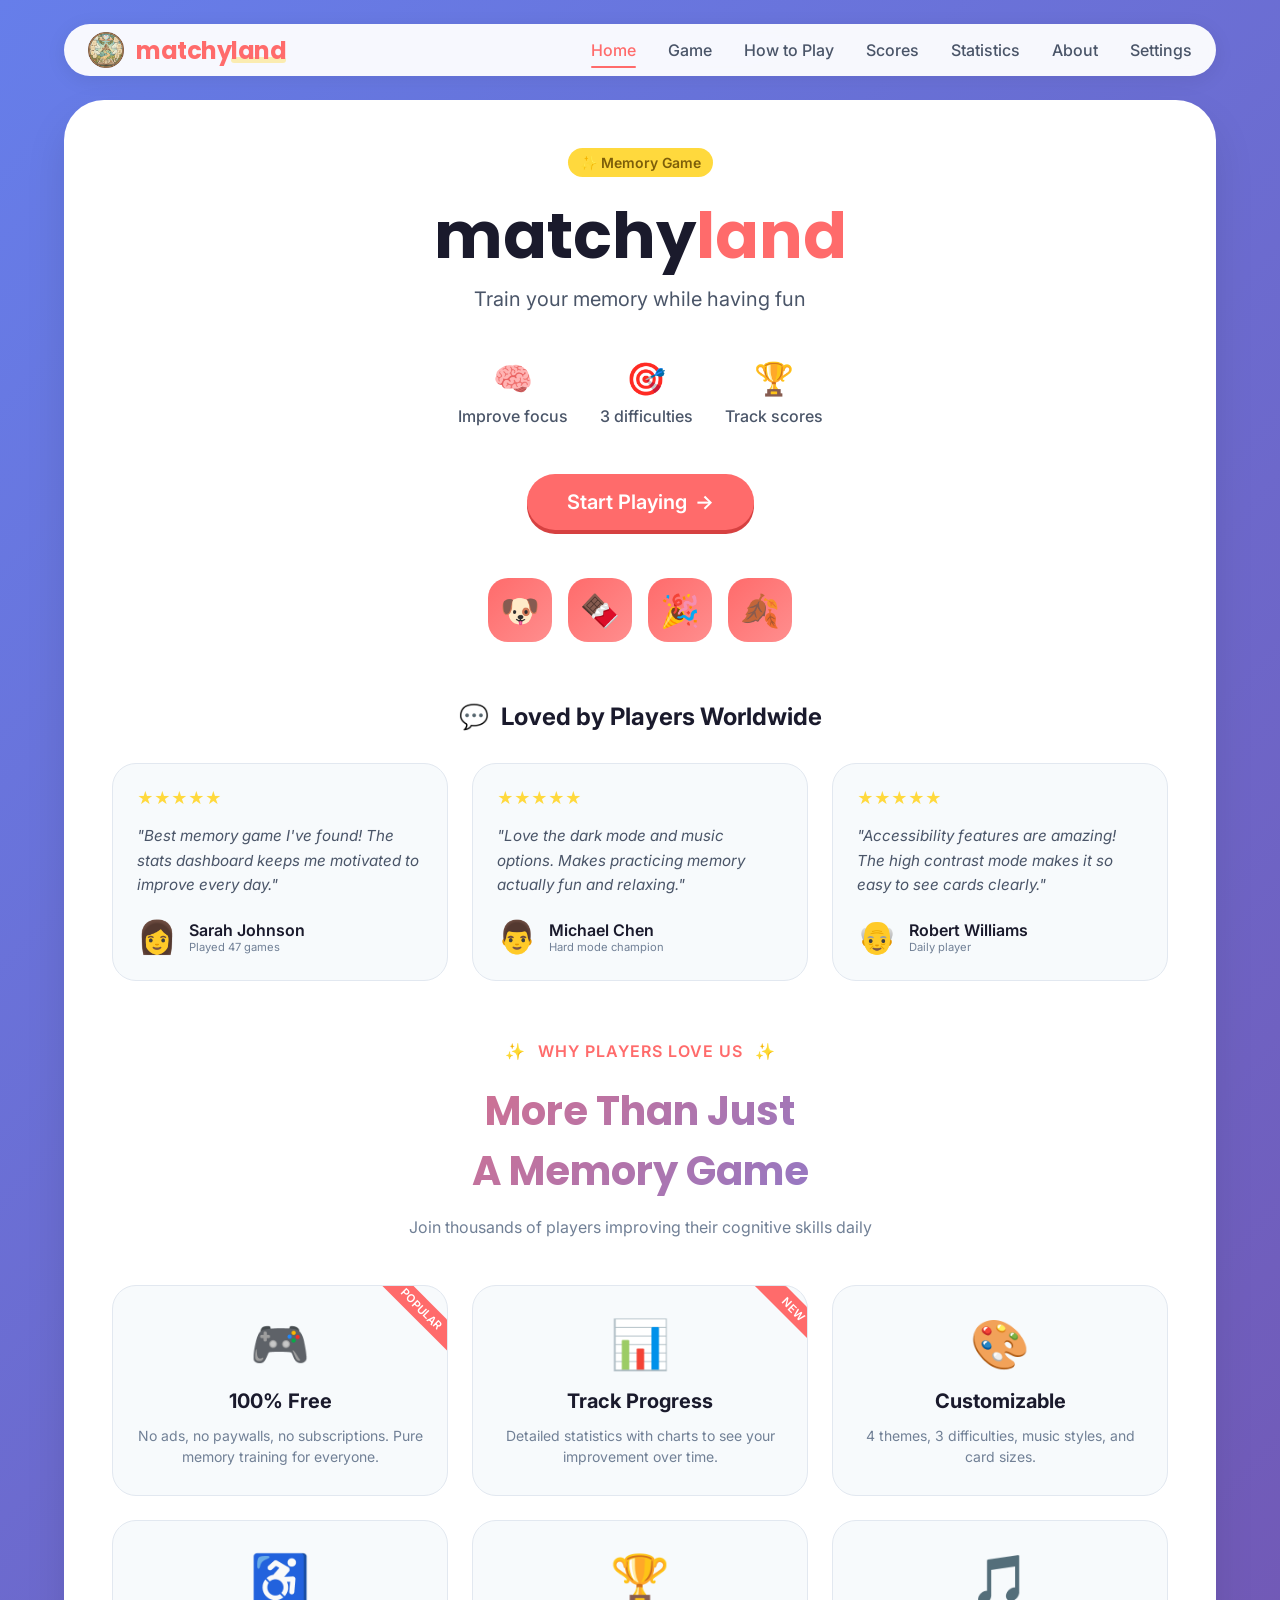
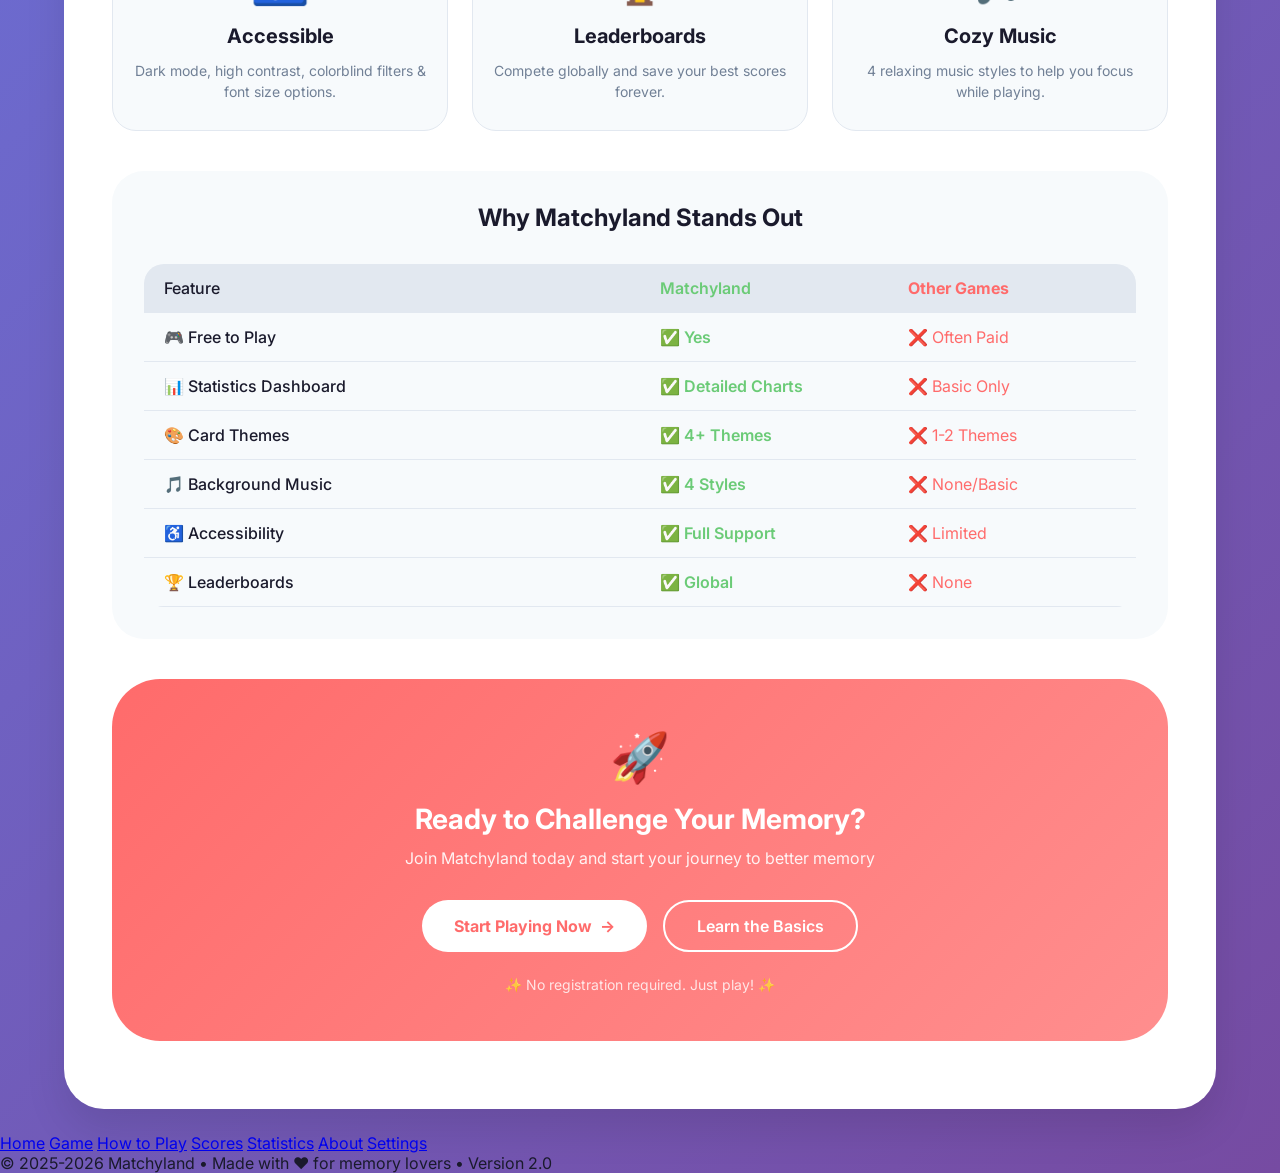
==== commit a6932703: "Update index.html" ====
--- a/index.html
+++ b/index.html
@@ -221,5 +221,26 @@
     </div>
 
     <script src="shared.js"></script>
+
+    <footer class="simple-footer">
+        <div class="footer-links-simple">
+            <a href="index.html">Home</a>
+            <a href="game.html">Game</a>
+            <a href="howto.html">How to Play</a>
+            <a href="scores.html">Scores</a>
+            <a href="stats.html">Statistics</a>
+            <a href="about.html">About</a>
+            <a href="settings.html">Settings</a>
+        </div>
+        
+        <div class="footer-copyright-simple">
+            <span>© 2025-2026 Matchyland</span>
+            <span>•</span>
+            <span>Made with <span class="footer-heart-simple">❤️</span> for memory lovers</span>
+            <span>•</span>
+            <span>Version 2.0</span>
+        </div>
+    </footer>
+    
 </body>
-</html>+</html>
--- a/style.css
+++ b/style.css
@@ -2946,4 +2946,4 @@
     .choose-grid {
         grid-template-columns: 1fr;
     }
-}+}
